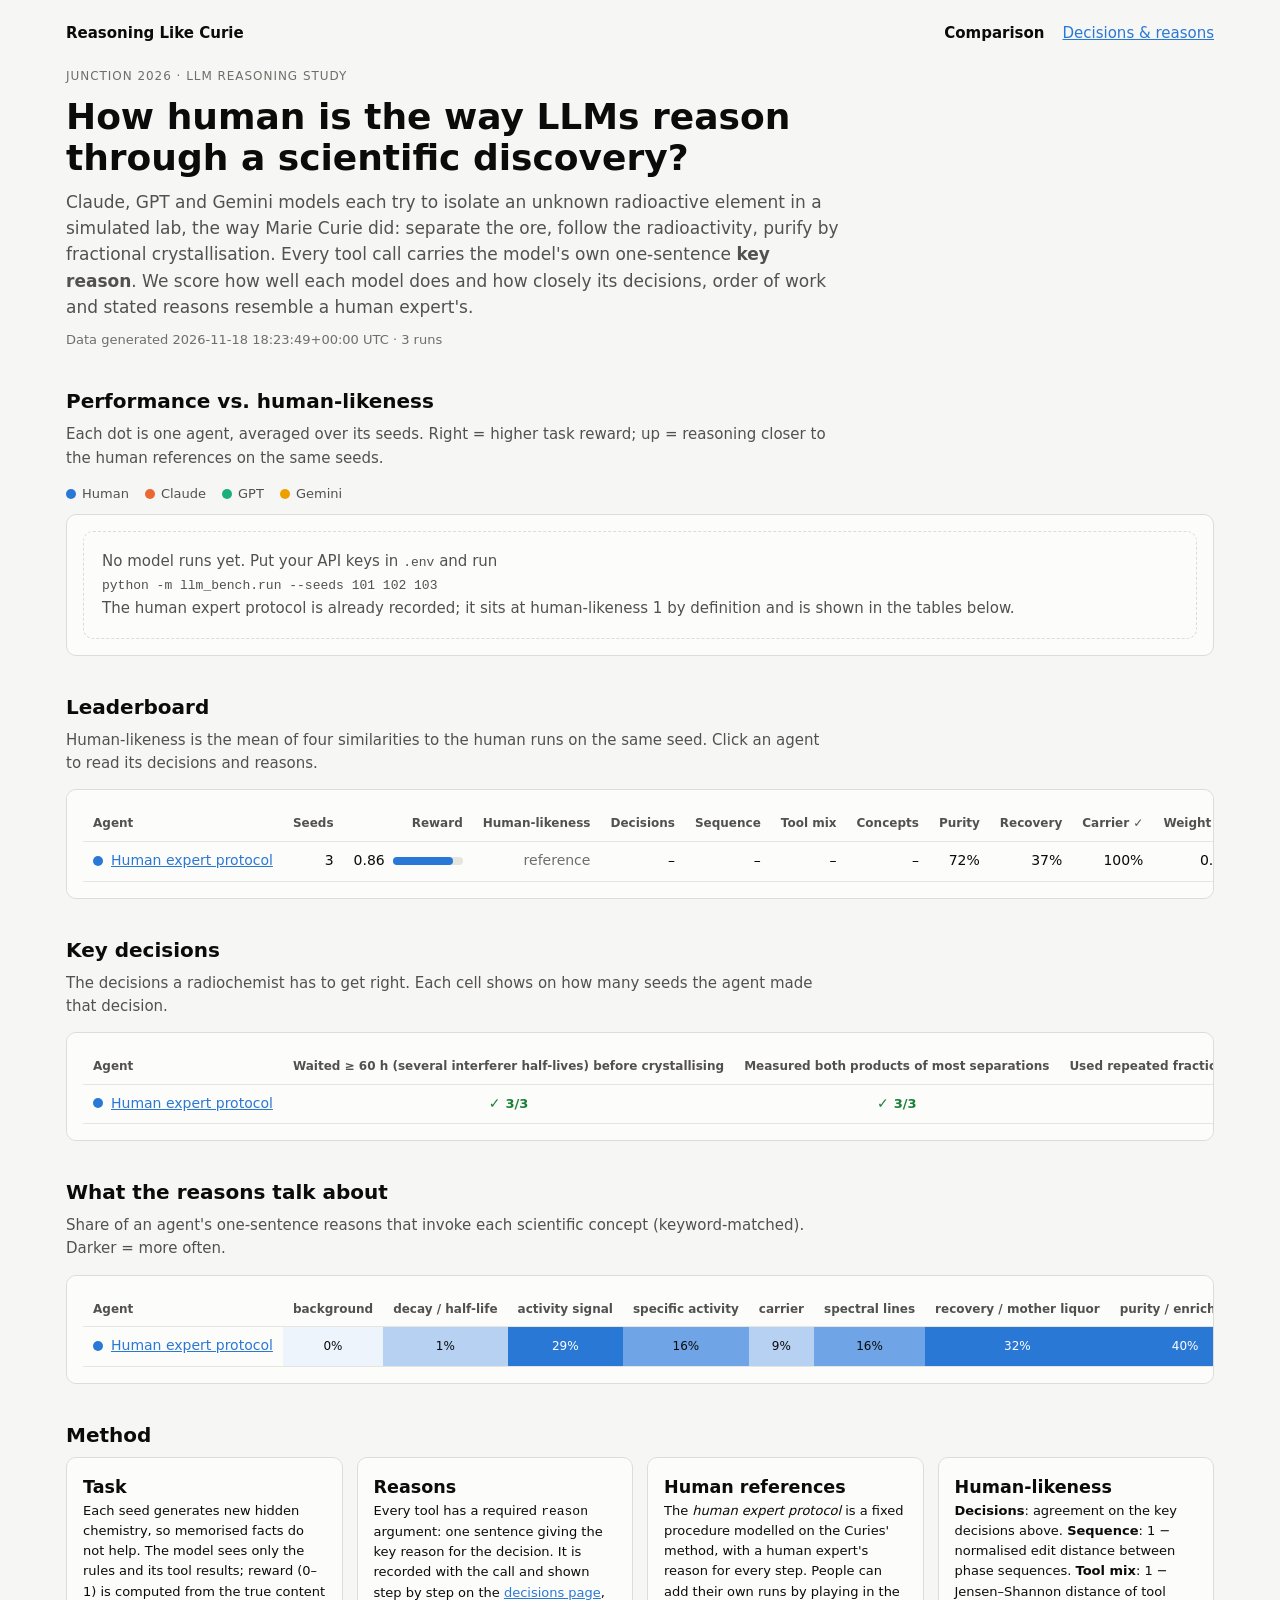
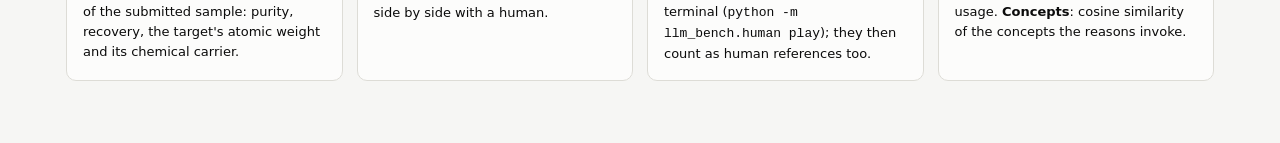
==== docs/index.html @ 58afd3a5 "Refactor into an LLM reasoning comparison: Claude vs GPT vs Gemini vs human Drop the RL/Harbor/MCP s" ====
<!doctype html>
<html lang="en">
<head>
<meta charset="utf-8">
<meta name="viewport" content="width=device-width, initial-scale=1">
<title>Reasoning Like Curie</title>
<link rel="stylesheet" href="style.css">
</head>
<body>
<div class="page">
<nav class="site" aria-label="Site">
  <a class="brand" href="index.html">Reasoning Like Curie</a>
  <a href="index.html" aria-current="page">Comparison</a>
  <a href="runs.html">Decisions &amp; reasons</a>
</nav>

<header class="hero">
  <div class="eyebrow">Junction 2026 · LLM reasoning study</div>
  <h1>How human is the way LLMs reason through a scientific discovery?</h1>
  <p class="lead">Claude, GPT and Gemini models each try to isolate an unknown radioactive element in a simulated
  lab, the way Marie Curie did: separate the ore, follow the radioactivity, purify by fractional crystallisation.
  Every tool call carries the model's own one-sentence <strong>key reason</strong>. We score how well each model
  does and how closely its decisions, order of work and stated reasons resemble a human expert's.</p>
  <p class="small muted" id="gen"></p>
</header>

<section>
  <h2>Performance vs. human-likeness</h2>
  <p class="sub">Each dot is one agent, averaged over its seeds. Right = higher task reward; up = reasoning closer to the human references on the same seeds.</p>
  <div class="legend" id="legend"></div>
  <div class="card" id="scatter"></div>
</section>

<section>
  <h2>Leaderboard</h2>
  <p class="sub">Human-likeness is the mean of four similarities to the human runs on the same seed. Click an agent to read its decisions and reasons.</p>
  <div class="card scroll"><table id="board"></table></div>
</section>

<section>
  <h2>Key decisions</h2>
  <p class="sub">The decisions a radiochemist has to get right. Each cell shows on how many seeds the agent made that decision.</p>
  <div class="card scroll"><table id="decisions"></table></div>
</section>

<section>
  <h2>What the reasons talk about</h2>
  <p class="sub">Share of an agent's one-sentence reasons that invoke each scientific concept (keyword-matched). Darker = more often.</p>
  <div class="card scroll"><table id="concepts"></table></div>
</section>

<section>
  <h2>Method</h2>
  <div class="grid2">
    <div class="card"><h3>Task</h3><p class="small">Each seed generates new hidden chemistry, so memorised facts do not help. The model sees only the rules and its tool results; reward (0–1) is computed from the true content of the submitted sample: purity, recovery, the target's atomic weight and its chemical carrier.</p></div>
    <div class="card"><h3>Reasons</h3><p class="small">Every tool has a required <code>reason</code> argument: one sentence giving the key reason for the decision. It is recorded with the call and shown step by step on the <a href="runs.html">decisions page</a>, side by side with a human.</p></div>
    <div class="card"><h3>Human references</h3><p class="small">The <em>human expert protocol</em> is a fixed procedure modelled on the Curies' method, with a human expert's reason for every step. People can add their own runs by playing in the terminal (<code>python -m llm_bench.human play</code>); they then count as human references too.</p></div>
    <div class="card"><h3>Human-likeness</h3><p class="small"><b>Decisions</b>: agreement on the key decisions above. <b>Sequence</b>: 1 − normalised edit distance between phase sequences. <b>Tool mix</b>: 1 − Jensen–Shannon distance of tool usage. <b>Concepts</b>: cosine similarity of the concepts the reasons invoke.</p></div>
  </div>
</section>
</div>
<div class="tip" id="tip" role="tooltip"></div>
<script src="data.js"></script>
<script>
const D = window.BENCH || {agents: [], runs: [], decisions: {}, concepts: [], families: []};
const $ = s => document.querySelector(s);
const esc = s => String(s ?? "").replace(/[&<>"]/g, c => ({"&": "&amp;", "<": "&lt;", ">": "&gt;", '"': "&quot;"}[c]));
const pct = v => v == null ? "–" : Math.round(v * 100) + "%";
const f2 = v => v == null ? "–" : v.toFixed(2);
const tip = $("#tip");
function showTip(e, html) { tip.innerHTML = html; tip.style.display = "block";
  const x = Math.min(e.clientX + 14, innerWidth - tip.offsetWidth - 8), y = Math.min(e.clientY + 14, innerHeight - tip.offsetHeight - 8);
  tip.style.left = x + "px"; tip.style.top = y + "px"; }
function hideTip() { tip.style.display = "none"; }
const agentCell = a => `<a class="agent fam-${esc(a.family)}" href="runs.html?a=${encodeURIComponent(a.id)}&seed=${a.seeds[0] ?? ""}"><span class="dot"></span>${esc(a.label)}</a>`;
const bar = v => v == null ? "–" : `<span class="bar">${f2(v)}<span class="track"><span class="fill" style="width:${Math.max(0, Math.min(1, v)) * 100}%"></span></span></span>`;

$("#gen").textContent = D.generated_at ? `Data generated ${D.generated_at.replace("T", " ")} UTC · ${D.runs.length} runs` : "";
$("#legend").innerHTML = D.families.map(f => `<span class="fam-${f}"><span class="dot"></span>${f}</span>`).join("");

const llm = D.agents.filter(a => a.kind === "llm");
// ---------------------------------------------------------------- scatter
(function scatter() {
  const pts = D.agents.filter(a => a.reward != null);
  const box = $("#scatter");
  if (!llm.length) {
    box.innerHTML = `<div class="empty">No model runs yet. Put your API keys in <code>.env</code> and run<br><code>python -m llm_bench.run --seeds 101 102 103</code><br>The human expert protocol is already recorded; it sits at human-likeness 1 by definition and is shown in the tables below.</div>`;
    return;
  }
  const W = 760, H = 340, m = {l: 52, r: 24, t: 16, b: 44};
  const x = v => m.l + v * (W - m.l - m.r), y = v => H - m.b - v * (H - m.t - m.b);
  let s = `<svg viewBox="0 0 ${W} ${H}" width="100%" role="img" aria-label="Scatter of reward against human-likeness">`;
  for (let i = 0; i <= 5; i++) { const v = i / 5;
    s += `<line x1="${x(0)}" x2="${x(1)}" y1="${y(v)}" y2="${y(v)}" stroke="var(--grid)"/><text x="${m.l - 8}" y="${y(v) + 4}" text-anchor="end">${v.toFixed(1)}</text>`;
    s += `<line y1="${y(0)}" y2="${y(0) + 4}" x1="${x(v)}" x2="${x(v)}" stroke="var(--grid)"/><text x="${x(v)}" y="${y(0) + 18}" text-anchor="middle">${v.toFixed(1)}</text>`; }
  s += `<text x="${(x(0) + x(1)) / 2}" y="${H - 6}" text-anchor="middle">Task reward</text>`;
  s += `<text transform="translate(14 ${(y(0) + y(1)) / 2}) rotate(-90)" text-anchor="middle">Human-likeness</text>`;
  pts.forEach((a, i) => {
    const hl = a.similarity ? a.similarity.human_likeness : (a.kind === "human" ? 1 : 0);
    const cx = x(a.reward), cy = y(hl);
    s += `<g class="fam-${esc(a.family)}" data-i="${i}" style="cursor:pointer"><circle cx="${cx}" cy="${cy}" r="14" fill="transparent"/>` +
         `<circle cx="${cx}" cy="${cy}" r="6" fill="var(--fam)" stroke="var(--surface-1)" stroke-width="2"/>` +
         `<text x="${cx > W * 0.65 ? cx - 10 : cx + 10}" y="${cy - 8}" text-anchor="${cx > W * 0.65 ? "end" : "start"}" style="fill:var(--text-primary)">${esc(a.label)}</text></g>`;
  });
  box.innerHTML = s + "</svg>";
  box.querySelectorAll("g[data-i]").forEach(g => {
    const a = pts[+g.dataset.i];
    g.addEventListener("mousemove", e => showTip(e, `<b>${esc(a.label)}</b><br>Reward ${f2(a.reward)} · Human-likeness ${a.similarity ? f2(a.similarity.human_likeness) : (a.kind === "human" ? "reference" : "–")}<br>Seeds: ${a.seeds.join(", ")}`));
    g.addEventListener("mouseleave", hideTip);
    g.addEventListener("click", () => location.href = `runs.html?a=${encodeURIComponent(a.id)}&seed=${a.seeds[0]}`);
  });
})();

// ---------------------------------------------------------------- leaderboard
$("#board").innerHTML = `<thead><tr><th>Agent</th><th class="num">Seeds</th><th class="num">Reward</th><th class="num">Human-likeness</th>
  <th class="num">Decisions</th><th class="num">Sequence</th><th class="num">Tool mix</th><th class="num">Concepts</th>
  <th class="num">Purity</th><th class="num">Recovery</th><th class="num">Carrier ✓</th><th class="num">Weight err</th>
  <th class="num">Actions</th><th class="num">Reasons given</th><th class="num">Words / reason</th></tr></thead><tbody>` +
  D.agents.map(a => { const s = a.similarity || {}; const ref = a.kind === "human" && !a.similarity;
    return `<tr><td>${agentCell(a)}${a.errors ? ` <span class="small mark-no" title="runs that hit an API error are excluded">${a.errors} errored</span>` : ""}</td>
    <td class="num">${a.seeds.length}</td><td class="num">${bar(a.reward)}</td>
    <td class="num">${ref ? '<span class="muted">reference</span>' : bar(s.human_likeness)}</td>
    <td class="num">${f2(s.decisions)}</td><td class="num">${f2(s.sequence)}</td><td class="num">${f2(s.tool_mix)}</td><td class="num">${f2(s.concepts)}</td>
    <td class="num">${pct(a.purity)}</td><td class="num">${pct(a.recovery)}</td><td class="num">${pct(a.carrier)}</td>
    <td class="num">${a.weight_error == null ? "–" : (a.weight_error * 100).toFixed(1) + "%"}</td>
    <td class="num">${a.actions == null ? "–" : a.actions.toFixed(0)}</td><td class="num">${pct(a.reason_coverage)}</td>
    <td class="num">${a.reason_words == null ? "–" : a.reason_words.toFixed(1)}</td></tr>`; }).join("") + "</tbody>";

// ---------------------------------------------------------------- decisions
const dk = Object.keys(D.decisions);
$("#decisions").innerHTML = `<thead><tr><th>Agent</th>${dk.map(k => `<th title="${esc(D.decisions[k])}">${esc(D.decisions[k])}</th>`).join("")}</tr></thead><tbody>` +
  D.agents.map(a => `<tr><td>${agentCell(a)}</td>${dk.map(k => { const v = a.decisions[k], n = a.seeds.length, c = Math.round((v ?? 0) * n);
    const cls = v == null ? "" : v >= 1 ? "mark-yes" : v <= 0 ? "mark-no" : "mark-part";
    const sym = v == null ? "–" : v >= 1 ? "✓" : v <= 0 ? "✗" : "◐";
    return `<td class="num ${cls}" style="text-align:center">${sym} <span class="small">${c}/${n}</span></td>`; }).join("")}</tr>`).join("") + "</tbody>";

// ---------------------------------------------------------------- concepts heatmap
const step = v => v <= 0 ? 0 : v < .1 ? 1 : v < .25 ? 2 : v < .45 ? 3 : 4;
$("#concepts").innerHTML = `<thead><tr><th>Agent</th>${D.concepts.map(c => `<th>${esc(c)}</th>`).join("")}</tr></thead><tbody>` +
  D.agents.map(a => `<tr><td>${agentCell(a)}</td>${D.concepts.map(c => { const v = a.concepts[c] ?? 0, k = step(v);
    return `<td class="heat k${k}" title="${esc(a.label)} · ${esc(c)}: ${pct(v)} of reasons">${pct(v)}</td>`; }).join("")}</tr>`).join("") + "</tbody>";
</script>
</body>
</html>
---- docs/style.css ----
:root {
  color-scheme: light;
  --surface-0: #f6f6f4; --surface-1: #fcfcfb; --surface-2: #efeeea;
  --text-primary: #0b0b0b; --text-secondary: #52514e; --text-muted: #6f6e69;
  --border: #dddcd6; --grid: #e6e5e0; --accent: #2a78d6;
  --fam-human: #2a78d6; --fam-claude: #eb6834; --fam-gpt: #1baf7a; --fam-gemini: #eda100;
  --good: #1a7f37; --bad: #c4321f; --partial: #9a6700;
  --seq-0: #eef4fc; --seq-1: #b7d1f2; --seq-2: #6fa4e6; --seq-3: #2a78d6; --seq-4: #134b91;
  --font: system-ui, -apple-system, "Segoe UI", Roboto, sans-serif;
  --mono: ui-monospace, SFMono-Regular, Menlo, Consolas, monospace;
}
@media (prefers-color-scheme: dark) {
  :root:where(:not([data-theme="light"])) {
    color-scheme: dark;
    --surface-0: #121211; --surface-1: #1a1a19; --surface-2: #252523;
    --text-primary: #f0efec; --text-secondary: #c3c2b7; --text-muted: #9a9990;
    --border: #3a3a37; --grid: #2e2e2b; --accent: #3987e5;
    --fam-human: #3987e5; --fam-claude: #d95926; --fam-gpt: #199e70; --fam-gemini: #c98500;
    --good: #4ac26b; --bad: #f0705e; --partial: #d4a72c;
    --seq-0: #1d2633; --seq-1: #1f3d66; --seq-2: #2a5f9e; --seq-3: #3987e5; --seq-4: #9cc3f3;
  }
}
:root[data-theme="dark"] {
  color-scheme: dark;
  --surface-0: #121211; --surface-1: #1a1a19; --surface-2: #252523;
  --text-primary: #f0efec; --text-secondary: #c3c2b7; --text-muted: #9a9990;
  --border: #3a3a37; --grid: #2e2e2b; --accent: #3987e5;
  --fam-human: #3987e5; --fam-claude: #d95926; --fam-gpt: #199e70; --fam-gemini: #c98500;
  --good: #4ac26b; --bad: #f0705e; --partial: #d4a72c;
  --seq-0: #1d2633; --seq-1: #1f3d66; --seq-2: #2a5f9e; --seq-3: #3987e5; --seq-4: #9cc3f3;
}
* { box-sizing: border-box; }
html, body { margin: 0; }
body { background: var(--surface-0); color: var(--text-primary); font: 15px/1.55 var(--font); }
h1, h2, h3, p { margin: 0; }
a { color: var(--accent); }
.page { max-width: 1180px; margin: 0 auto; padding: 16px 16px 64px; }
nav.site { display: flex; gap: 18px; align-items: baseline; padding: 6px 0 22px; flex-wrap: wrap; }
nav.site .brand { font-weight: 700; color: var(--text-primary); text-decoration: none; margin-right: auto; }
nav.site a[aria-current] { color: var(--text-primary); font-weight: 600; text-decoration: none; }
header.hero { display: grid; gap: 10px; margin-bottom: 28px; }
.eyebrow { font-size: 12px; letter-spacing: .08em; text-transform: uppercase; color: var(--text-muted); }
h1 { font-size: clamp(26px, 4vw, 36px); line-height: 1.15; text-wrap: balance; }
.lead { font-size: 17px; color: var(--text-secondary); max-width: 72ch; }
section { margin-top: 36px; }
section > h2 { font-size: 20px; margin-bottom: 6px; }
section > p.sub { color: var(--text-secondary); max-width: 80ch; margin-bottom: 14px; }
.card { background: var(--surface-1); border: 1px solid var(--border); border-radius: 10px; padding: 16px; }
.muted { color: var(--text-muted); }
.small { font-size: 13px; }
code, .mono { font-family: var(--mono); font-size: 13px; }
pre { font-family: var(--mono); font-size: 12px; white-space: pre-wrap; word-break: break-word; margin: 6px 0 0;
  background: var(--surface-2); padding: 8px 10px; border-radius: 6px; }
.scroll { overflow-x: auto; }
table { border-collapse: collapse; width: 100%; font-size: 14px; }
th, td { padding: 8px 10px; border-bottom: 1px solid var(--grid); text-align: left; vertical-align: middle; }
th { font-weight: 600; color: var(--text-secondary); font-size: 12px; white-space: nowrap; }
td.num, th.num { text-align: right; font-variant-numeric: tabular-nums; white-space: nowrap; }
tbody tr:hover { background: var(--surface-2); }
.agent { display: inline-flex; align-items: center; gap: 8px; white-space: nowrap; }
.dot { width: 10px; height: 10px; border-radius: 50%; flex: none; }
.fam-Human { --fam: var(--fam-human); } .fam-Claude { --fam: var(--fam-claude); }
.fam-GPT { --fam: var(--fam-gpt); } .fam-Gemini { --fam: var(--fam-gemini); }
.dot { background: var(--fam); }
.bar { display: inline-flex; align-items: center; gap: 8px; justify-content: flex-end; width: 100%; }
.bar span.track { width: 70px; height: 8px; background: var(--grid); border-radius: 4px; overflow: hidden; flex: none; }
.bar span.fill { display: block; height: 100%; background: var(--accent); border-radius: 0 4px 4px 0; }
.legend { display: flex; gap: 16px; flex-wrap: wrap; font-size: 13px; color: var(--text-secondary); margin: 6px 0 10px; }
.legend span { display: inline-flex; gap: 6px; align-items: center; }
.empty { border: 1px dashed var(--border); border-radius: 10px; padding: 18px; color: var(--text-secondary); }
.mark-yes { color: var(--good); font-weight: 600; } .mark-no { color: var(--bad); font-weight: 600; }
.mark-part { color: var(--partial); font-weight: 600; }
td.heat { text-align: center; font-variant-numeric: tabular-nums; font-size: 12px; min-width: 56px; }
.grid2 { display: grid; grid-template-columns: repeat(auto-fit, minmax(260px, 1fr)); gap: 14px; }
.tip { position: fixed; pointer-events: none; z-index: 10; background: var(--surface-1); color: var(--text-primary);
  border: 1px solid var(--border); border-radius: 8px; padding: 8px 10px; font-size: 13px;
  box-shadow: 0 4px 16px rgb(0 0 0 / .15); display: none; max-width: 280px; }
svg text { fill: var(--text-secondary); font: 12px var(--font); }
svg .axis line, svg .axis path { stroke: var(--grid); }
/* runs page */
.controls { display: flex; gap: 12px; flex-wrap: wrap; align-items: end; margin-bottom: 16px; }
.controls label { display: grid; gap: 4px; font-size: 12px; color: var(--text-secondary); }
select { font: inherit; padding: 6px 8px; border-radius: 6px; border: 1px solid var(--border);
  background: var(--surface-1); color: var(--text-primary); max-width: 100%; }
.cols { display: grid; grid-template-columns: 1fr 1fr; gap: 14px; align-items: start; }
@media (max-width: 760px) { .cols { grid-template-columns: 1fr; } }
.col h3 { font-size: 16px; display: flex; gap: 8px; align-items: center; }
.stats { display: grid; grid-template-columns: repeat(3, 1fr); gap: 8px; margin: 10px 0 4px; }
.stats div { background: var(--surface-2); border-radius: 6px; padding: 6px 8px; }
.stats b { display: block; font-size: 16px; font-variant-numeric: tabular-nums; }
.stats small { color: var(--text-muted); font-size: 11px; }
ol.steps { list-style: none; padding: 0; margin: 12px 0 0; display: grid; gap: 8px; }
ol.steps li { background: var(--surface-1); border: 1px solid var(--border); border-left: 3px solid var(--ph); border-radius: 8px; padding: 8px 10px; }
ol.steps li.err { border-color: var(--bad); border-left-color: var(--bad); }
.step-head { display: flex; gap: 8px; align-items: baseline; flex-wrap: wrap; }
.step-head .n { color: var(--text-muted); font-size: 12px; font-variant-numeric: tabular-nums; }
.step-head code { word-break: break-word; }
.chip { font-size: 11px; padding: 1px 7px; border-radius: 999px; background: var(--surface-2); color: var(--text-secondary); margin-left: auto; }
.reason { margin-top: 4px; font-size: 14px; }
.reason::before { content: "Reason: "; color: var(--text-muted); font-size: 12px; }
.reason.none { color: var(--bad); font-style: italic; }
details summary { cursor: pointer; font-size: 12px; color: var(--text-muted); margin-top: 4px; }
.ph-orient { --ph: #8a8984; } .ph-decay { --ph: #6250d6; } .ph-separation { --ph: #2a78d6; }
.ph-crystallisation { --ph: #eb6834; } .ph-recycling { --ph: #1baf7a; } .ph-analysis { --ph: #e87ba4; } .ph-submit { --ph: #0b0b0b; }
:root[data-theme="dark"] .ph-submit { --ph: #f0efec; }
@media (prefers-color-scheme: dark) { :root:where(:not([data-theme="light"])) .ph-submit { --ph: #f0efec; } }
td.heat.k0 { background: var(--seq-0); } td.heat.k1 { background: var(--seq-1); } td.heat.k2 { background: var(--seq-2); }
td.heat.k3 { background: var(--seq-3); color: #fff; } td.heat.k4 { background: var(--seq-4); color: var(--seq-ink-4); }
:root { --seq-ink-4: #fff; }
:root[data-theme="dark"] { --seq-ink-4: #0b0b0b; }
@media (prefers-color-scheme: dark) { :root:where(:not([data-theme="light"])) { --seq-ink-4: #0b0b0b; } }
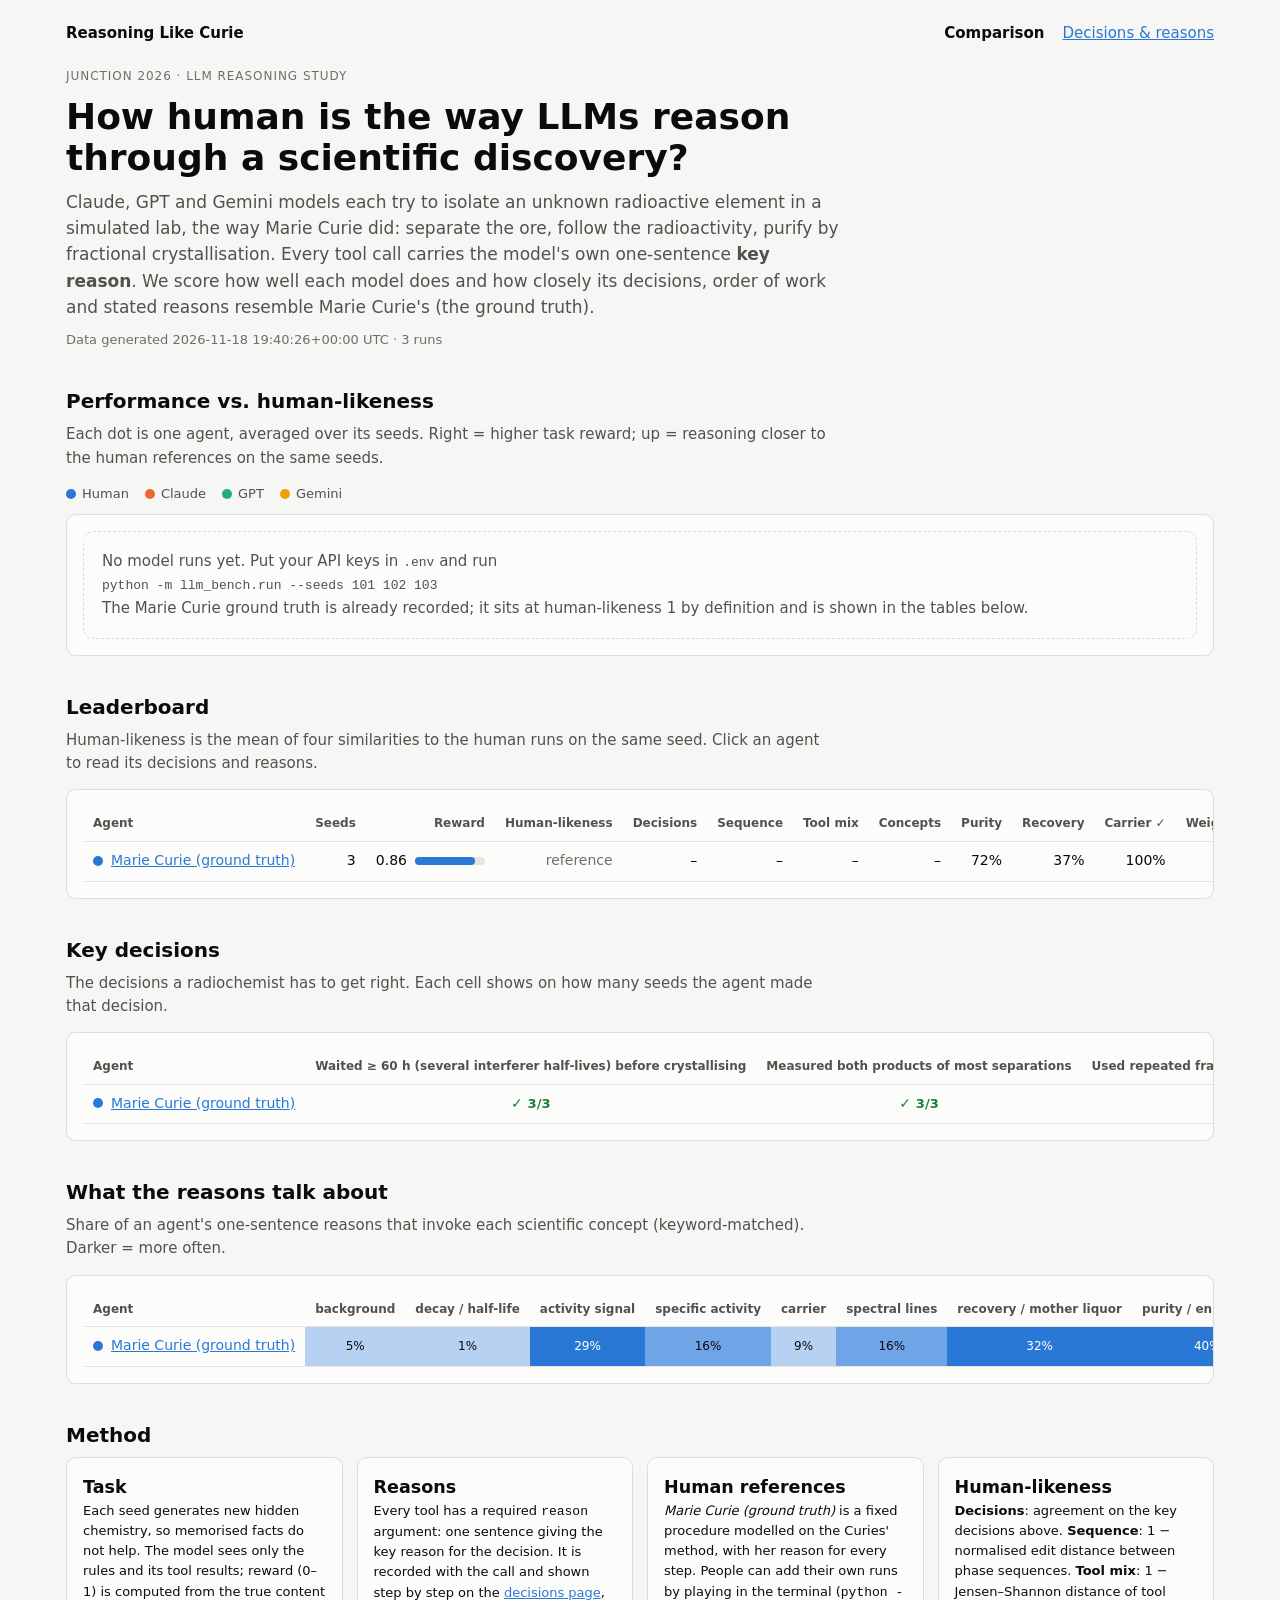
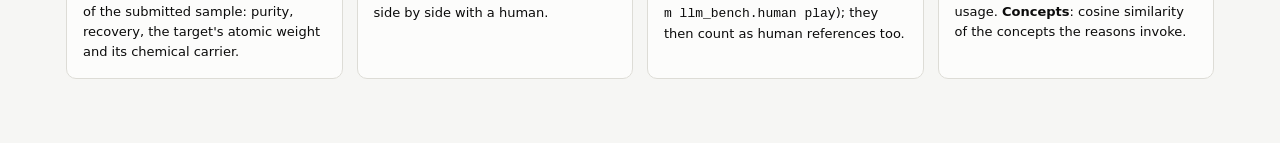
==== commit 339e7416: "Label the reference agent as Marie Curie (ground truth) in images, site and README" ====
--- a/docs/index.html
+++ b/docs/index.html
@@ -20,7 +20,7 @@
   <p class="lead">Claude, GPT and Gemini models each try to isolate an unknown radioactive element in a simulated
   lab, the way Marie Curie did: separate the ore, follow the radioactivity, purify by fractional crystallisation.
   Every tool call carries the model's own one-sentence <strong>key reason</strong>. We score how well each model
-  does and how closely its decisions, order of work and stated reasons resemble a human expert's.</p>
+  does and how closely its decisions, order of work and stated reasons resemble Marie Curie's (the ground truth).</p>
   <p class="small muted" id="gen"></p>
 </header>
 
@@ -54,7 +54,7 @@
   <div class="grid2">
     <div class="card"><h3>Task</h3><p class="small">Each seed generates new hidden chemistry, so memorised facts do not help. The model sees only the rules and its tool results; reward (0–1) is computed from the true content of the submitted sample: purity, recovery, the target's atomic weight and its chemical carrier.</p></div>
     <div class="card"><h3>Reasons</h3><p class="small">Every tool has a required <code>reason</code> argument: one sentence giving the key reason for the decision. It is recorded with the call and shown step by step on the <a href="runs.html">decisions page</a>, side by side with a human.</p></div>
-    <div class="card"><h3>Human references</h3><p class="small">The <em>human expert protocol</em> is a fixed procedure modelled on the Curies' method, with a human expert's reason for every step. People can add their own runs by playing in the terminal (<code>python -m llm_bench.human play</code>); they then count as human references too.</p></div>
+    <div class="card"><h3>Human references</h3><p class="small"><em>Marie Curie (ground truth)</em> is a fixed procedure modelled on the Curies' method, with her reason for every step. People can add their own runs by playing in the terminal (<code>python -m llm_bench.human play</code>); they then count as human references too.</p></div>
     <div class="card"><h3>Human-likeness</h3><p class="small"><b>Decisions</b>: agreement on the key decisions above. <b>Sequence</b>: 1 − normalised edit distance between phase sequences. <b>Tool mix</b>: 1 − Jensen–Shannon distance of tool usage. <b>Concepts</b>: cosine similarity of the concepts the reasons invoke.</p></div>
   </div>
 </section>
@@ -84,7 +84,7 @@
   const pts = D.agents.filter(a => a.reward != null);
   const box = $("#scatter");
   if (!llm.length) {
-    box.innerHTML = `<div class="empty">No model runs yet. Put your API keys in <code>.env</code> and run<br><code>python -m llm_bench.run --seeds 101 102 103</code><br>The human expert protocol is already recorded; it sits at human-likeness 1 by definition and is shown in the tables below.</div>`;
+    box.innerHTML = `<div class="empty">No model runs yet. Put your API keys in <code>.env</code> and run<br><code>python -m llm_bench.run --seeds 101 102 103</code><br>The Marie Curie ground truth is already recorded; it sits at human-likeness 1 by definition and is shown in the tables below.</div>`;
     return;
   }
   const W = 760, H = 340, m = {l: 52, r: 24, t: 16, b: 44};
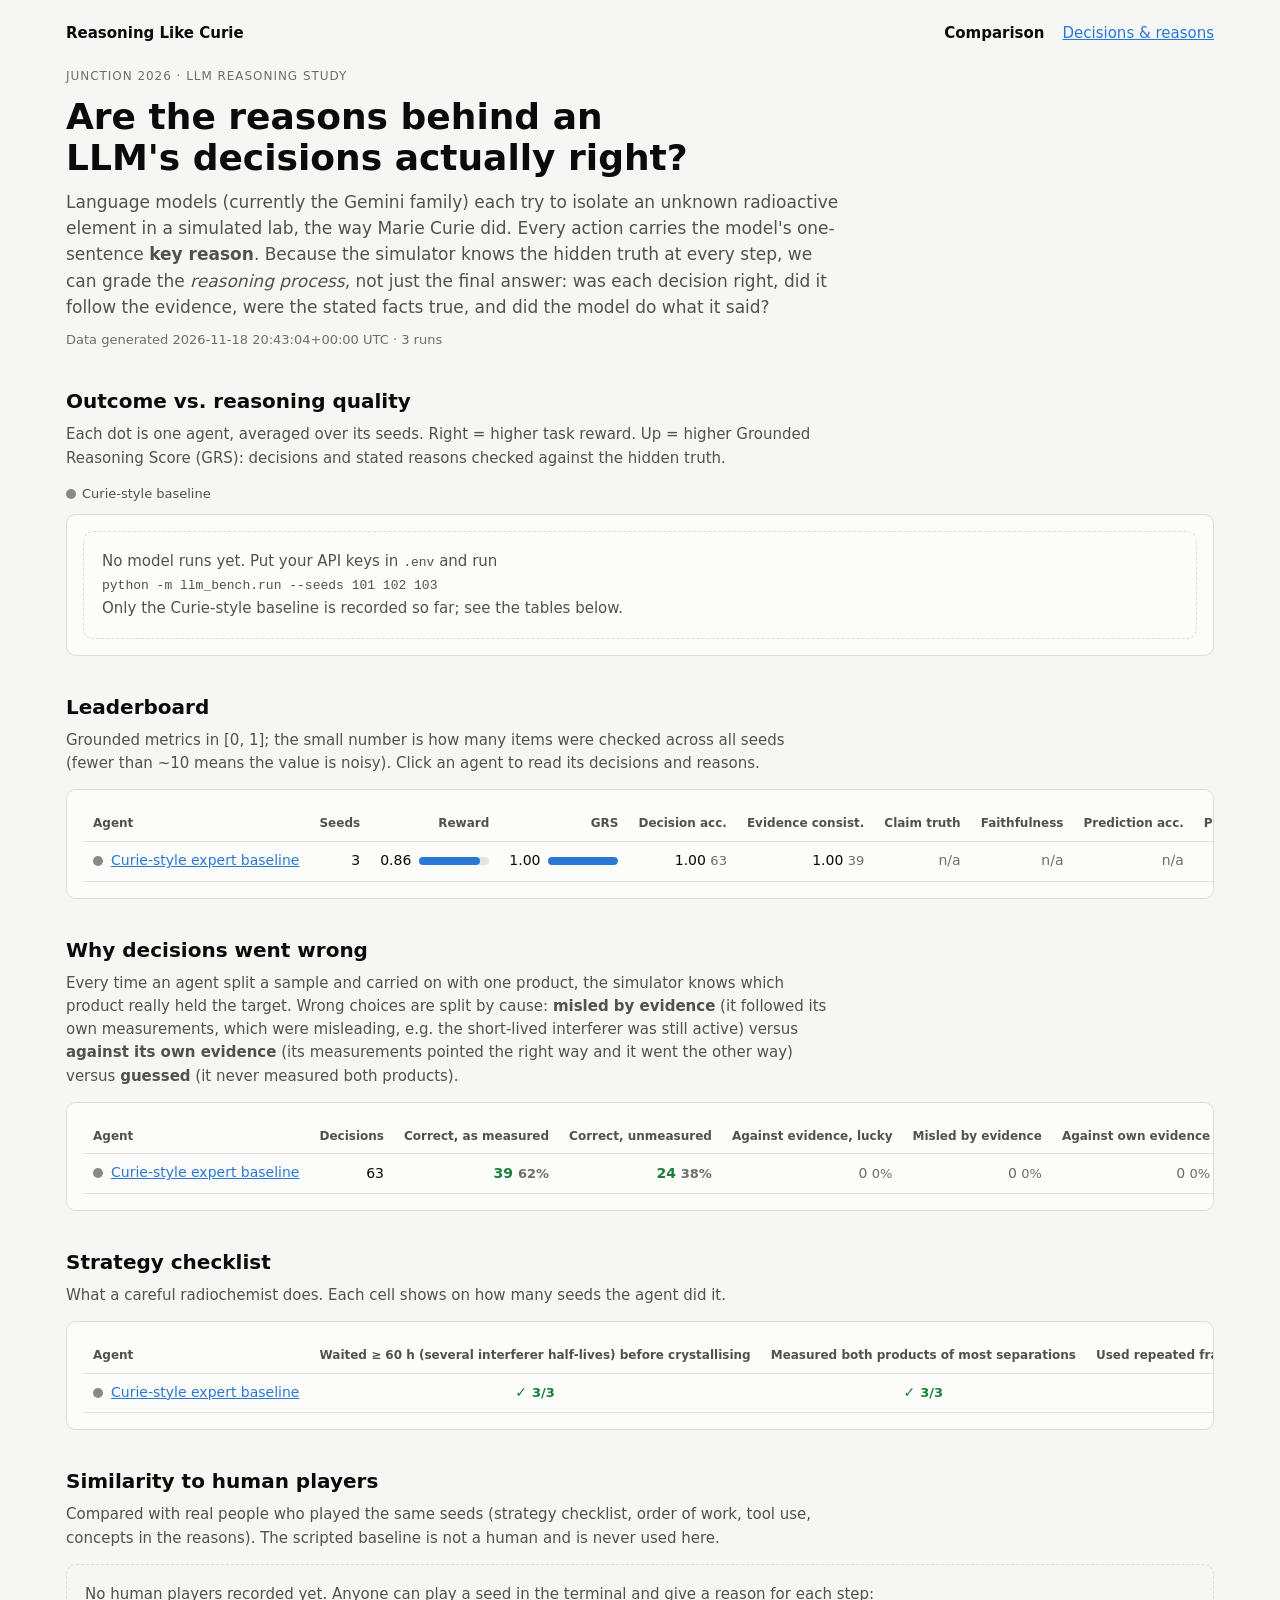
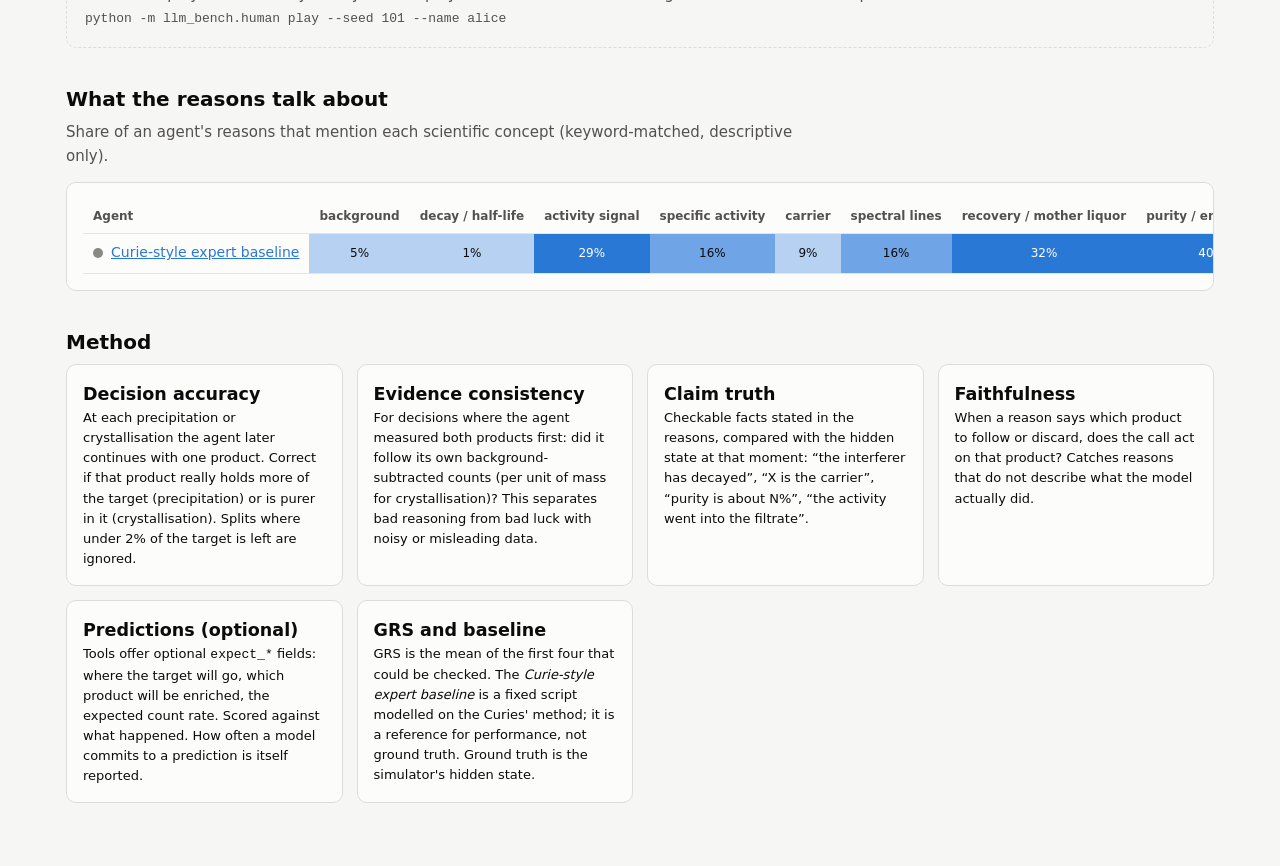
==== commit b7d7619b: "Grounded reasoning metrics, Gemini-only model set, visible rate limiting - llm_bench/grounded.py: re" ====
--- a/docs/index.html
+++ b/docs/index.html
@@ -16,53 +16,86 @@
 
 <header class="hero">
   <div class="eyebrow">Junction 2026 · LLM reasoning study</div>
-  <h1>How human is the way LLMs reason through a scientific discovery?</h1>
-  <p class="lead">Claude, GPT and Gemini models each try to isolate an unknown radioactive element in a simulated
-  lab, the way Marie Curie did: separate the ore, follow the radioactivity, purify by fractional crystallisation.
-  Every tool call carries the model's own one-sentence <strong>key reason</strong>. We score how well each model
-  does and how closely its decisions, order of work and stated reasons resemble Marie Curie's (the ground truth).</p>
+  <h1>Are the reasons behind an LLM's decisions actually right?</h1>
+  <p class="lead">Language models (currently the Gemini family) each try to isolate an unknown radioactive element in a simulated
+  lab, the way Marie Curie did. Every action carries the model's one-sentence <strong>key reason</strong>. Because
+  the simulator knows the hidden truth at every step, we can grade the <em>reasoning process</em>, not just the
+  final answer: was each decision right, did it follow the evidence, were the stated facts true, and did the model
+  do what it said?</p>
   <p class="small muted" id="gen"></p>
 </header>
 
 <section>
-  <h2>Performance vs. human-likeness</h2>
-  <p class="sub">Each dot is one agent, averaged over its seeds. Right = higher task reward; up = reasoning closer to the human references on the same seeds.</p>
+  <h2>Outcome vs. reasoning quality</h2>
+  <p class="sub">Each dot is one agent, averaged over its seeds. Right = higher task reward. Up = higher Grounded
+  Reasoning Score (GRS): decisions and stated reasons checked against the hidden truth.</p>
   <div class="legend" id="legend"></div>
   <div class="card" id="scatter"></div>
 </section>
 
 <section>
   <h2>Leaderboard</h2>
-  <p class="sub">Human-likeness is the mean of four similarities to the human runs on the same seed. Click an agent to read its decisions and reasons.</p>
+  <p class="sub">Grounded metrics in [0, 1]; the small number is how many items were checked across all seeds
+  (fewer than ~10 means the value is noisy). Click an agent to read its decisions and reasons.</p>
   <div class="card scroll"><table id="board"></table></div>
 </section>
 
 <section>
-  <h2>Key decisions</h2>
-  <p class="sub">The decisions a radiochemist has to get right. Each cell shows on how many seeds the agent made that decision.</p>
-  <div class="card scroll"><table id="decisions"></table></div>
+  <h2>Why decisions went wrong</h2>
+  <p class="sub">Every time an agent split a sample and carried on with one product, the simulator knows which
+  product really held the target. Wrong choices are split by cause: <b>misled by evidence</b> (it followed its own
+  measurements, which were misleading, e.g. the short-lived interferer was still active) versus <b>against its own
+  evidence</b> (its measurements pointed the right way and it went the other way) versus <b>guessed</b>
+  (it never measured both products).</p>
+  <div class="card scroll"><table id="cats"></table></div>
+</section>
+
+<section>
+  <h2>Strategy checklist</h2>
+  <p class="sub">What a careful radiochemist does. Each cell shows on how many seeds the agent did it.</p>
+  <div class="card scroll"><table id="strategy"></table></div>
+</section>
+
+<section>
+  <h2>Similarity to human players</h2>
+  <p class="sub">Compared with real people who played the same seeds (strategy checklist, order of work, tool use,
+  concepts in the reasons). The scripted baseline is not a human and is never used here.</p>
+  <div id="humans"></div>
 </section>
 
 <section>
   <h2>What the reasons talk about</h2>
-  <p class="sub">Share of an agent's one-sentence reasons that invoke each scientific concept (keyword-matched). Darker = more often.</p>
+  <p class="sub">Share of an agent's reasons that mention each scientific concept (keyword-matched, descriptive only).</p>
   <div class="card scroll"><table id="concepts"></table></div>
 </section>
 
 <section>
   <h2>Method</h2>
   <div class="grid2">
-    <div class="card"><h3>Task</h3><p class="small">Each seed generates new hidden chemistry, so memorised facts do not help. The model sees only the rules and its tool results; reward (0–1) is computed from the true content of the submitted sample: purity, recovery, the target's atomic weight and its chemical carrier.</p></div>
-    <div class="card"><h3>Reasons</h3><p class="small">Every tool has a required <code>reason</code> argument: one sentence giving the key reason for the decision. It is recorded with the call and shown step by step on the <a href="runs.html">decisions page</a>, side by side with a human.</p></div>
-    <div class="card"><h3>Human references</h3><p class="small"><em>Marie Curie (ground truth)</em> is a fixed procedure modelled on the Curies' method, with her reason for every step. People can add their own runs by playing in the terminal (<code>python -m llm_bench.human play</code>); they then count as human references too.</p></div>
-    <div class="card"><h3>Human-likeness</h3><p class="small"><b>Decisions</b>: agreement on the key decisions above. <b>Sequence</b>: 1 − normalised edit distance between phase sequences. <b>Tool mix</b>: 1 − Jensen–Shannon distance of tool usage. <b>Concepts</b>: cosine similarity of the concepts the reasons invoke.</p></div>
+    <div class="card"><h3>Decision accuracy</h3><p class="small">At each precipitation or crystallisation the agent
+    later continues with one product. Correct if that product really holds more of the target (precipitation) or is
+    purer in it (crystallisation). Splits where under 2% of the target is left are ignored.</p></div>
+    <div class="card"><h3>Evidence consistency</h3><p class="small">For decisions where the agent measured both
+    products first: did it follow its own background-subtracted counts (per unit of mass for crystallisation)?
+    This separates bad reasoning from bad luck with noisy or misleading data.</p></div>
+    <div class="card"><h3>Claim truth</h3><p class="small">Checkable facts stated in the reasons, compared with the
+    hidden state at that moment: “the interferer has decayed”, “X is the carrier”, “purity is about N%”, “the
+    activity went into the filtrate”.</p></div>
+    <div class="card"><h3>Faithfulness</h3><p class="small">When a reason says which product to follow or discard,
+    does the call act on that product? Catches reasons that do not describe what the model actually did.</p></div>
+    <div class="card"><h3>Predictions (optional)</h3><p class="small">Tools offer optional <code>expect_*</code>
+    fields: where the target will go, which product will be enriched, the expected count rate. Scored against what
+    happened. How often a model commits to a prediction is itself reported.</p></div>
+    <div class="card"><h3>GRS and baseline</h3><p class="small">GRS is the mean of the first four that could be
+    checked. The <em>Curie-style expert baseline</em> is a fixed script modelled on the Curies' method; it is a
+    reference for performance, not ground truth. Ground truth is the simulator's hidden state.</p></div>
   </div>
 </section>
 </div>
 <div class="tip" id="tip" role="tooltip"></div>
 <script src="data.js"></script>
 <script>
-const D = window.BENCH || {agents: [], runs: [], decisions: {}, concepts: [], families: []};
+const D = window.BENCH || {agents: [], runs: [], strategy: {}, concepts: [], families: [], categories: []};
 const $ = s => document.querySelector(s);
 const esc = s => String(s ?? "").replace(/[&<>"]/g, c => ({"&": "&amp;", "<": "&lt;", ">": "&gt;", '"': "&quot;"}[c]));
 const pct = v => v == null ? "–" : Math.round(v * 100) + "%";
@@ -73,66 +106,88 @@
   tip.style.left = x + "px"; tip.style.top = y + "px"; }
 function hideTip() { tip.style.display = "none"; }
 const agentCell = a => `<a class="agent fam-${esc(a.family)}" href="runs.html?a=${encodeURIComponent(a.id)}&seed=${a.seeds[0] ?? ""}"><span class="dot"></span>${esc(a.label)}</a>`;
-const bar = v => v == null ? "–" : `<span class="bar">${f2(v)}<span class="track"><span class="fill" style="width:${Math.max(0, Math.min(1, v)) * 100}%"></span></span></span>`;
+const bar = v => v == null ? '<span class="muted">n/a</span>' : `<span class="bar">${f2(v)}<span class="track"><span class="fill" style="width:${Math.max(0, Math.min(1, v)) * 100}%"></span></span></span>`;
+const withN = (v, n) => v == null ? `<span class="muted">n/a</span>` : `${f2(v)} <span class="small muted">${n}</span>`;
 
 $("#gen").textContent = D.generated_at ? `Data generated ${D.generated_at.replace("T", " ")} UTC · ${D.runs.length} runs` : "";
-$("#legend").innerHTML = D.families.map(f => `<span class="fam-${f}"><span class="dot"></span>${f}</span>`).join("");
+const fams = D.families.filter(f => D.agents.some(a => a.family === f));
+$("#legend").innerHTML = fams.map(f => `<span class="fam-${f}"><span class="dot"></span>${f === "Baseline" ? "Curie-style baseline" : f}</span>`).join("");
+const llm = D.agents.filter(a => a.kind === "llm");
 
-const llm = D.agents.filter(a => a.kind === "llm");
 // ---------------------------------------------------------------- scatter
 (function scatter() {
-  const pts = D.agents.filter(a => a.reward != null);
+  const pts = D.agents.filter(a => a.reward != null && a.grounded.grs != null);
   const box = $("#scatter");
   if (!llm.length) {
-    box.innerHTML = `<div class="empty">No model runs yet. Put your API keys in <code>.env</code> and run<br><code>python -m llm_bench.run --seeds 101 102 103</code><br>The Marie Curie ground truth is already recorded; it sits at human-likeness 1 by definition and is shown in the tables below.</div>`;
+    box.innerHTML = `<div class="empty">No model runs yet. Put your API keys in <code>.env</code> and run<br><code>python -m llm_bench.run --seeds 101 102 103</code><br>Only the Curie-style baseline is recorded so far; see the tables below.</div>`;
     return;
   }
   const W = 760, H = 340, m = {l: 52, r: 24, t: 16, b: 44};
   const x = v => m.l + v * (W - m.l - m.r), y = v => H - m.b - v * (H - m.t - m.b);
-  let s = `<svg viewBox="0 0 ${W} ${H}" width="100%" role="img" aria-label="Scatter of reward against human-likeness">`;
+  let s = `<svg viewBox="0 0 ${W} ${H}" width="100%" role="img" aria-label="Scatter of task reward against grounded reasoning score">`;
   for (let i = 0; i <= 5; i++) { const v = i / 5;
     s += `<line x1="${x(0)}" x2="${x(1)}" y1="${y(v)}" y2="${y(v)}" stroke="var(--grid)"/><text x="${m.l - 8}" y="${y(v) + 4}" text-anchor="end">${v.toFixed(1)}</text>`;
     s += `<line y1="${y(0)}" y2="${y(0) + 4}" x1="${x(v)}" x2="${x(v)}" stroke="var(--grid)"/><text x="${x(v)}" y="${y(0) + 18}" text-anchor="middle">${v.toFixed(1)}</text>`; }
   s += `<text x="${(x(0) + x(1)) / 2}" y="${H - 6}" text-anchor="middle">Task reward</text>`;
-  s += `<text transform="translate(14 ${(y(0) + y(1)) / 2}) rotate(-90)" text-anchor="middle">Human-likeness</text>`;
+  s += `<text transform="translate(14 ${(y(0) + y(1)) / 2}) rotate(-90)" text-anchor="middle">Grounded Reasoning Score</text>`;
+  const placed = [];
   pts.forEach((a, i) => {
-    const hl = a.similarity ? a.similarity.human_likeness : (a.kind === "human" ? 1 : 0);
-    const cx = x(a.reward), cy = y(hl);
+    const cx = x(a.reward), cy = y(a.grounded.grs), right = cx > W * 0.65;
+    let ly = cy - 8;   // nudge labels down until they do not collide with earlier ones
+    while (placed.some(p => Math.abs(p.y - ly) < 15 && Math.abs(p.x - cx) < 160)) ly += 15;
+    placed.push({x: cx, y: ly});
     s += `<g class="fam-${esc(a.family)}" data-i="${i}" style="cursor:pointer"><circle cx="${cx}" cy="${cy}" r="14" fill="transparent"/>` +
          `<circle cx="${cx}" cy="${cy}" r="6" fill="var(--fam)" stroke="var(--surface-1)" stroke-width="2"/>` +
-         `<text x="${cx > W * 0.65 ? cx - 10 : cx + 10}" y="${cy - 8}" text-anchor="${cx > W * 0.65 ? "end" : "start"}" style="fill:var(--text-primary)">${esc(a.label)}</text></g>`;
+         `<text x="${right ? cx - 10 : cx + 10}" y="${ly}" text-anchor="${right ? "end" : "start"}" style="fill:var(--text-primary)">${esc(a.label)}</text></g>`;
   });
   box.innerHTML = s + "</svg>";
   box.querySelectorAll("g[data-i]").forEach(g => {
     const a = pts[+g.dataset.i];
-    g.addEventListener("mousemove", e => showTip(e, `<b>${esc(a.label)}</b><br>Reward ${f2(a.reward)} · Human-likeness ${a.similarity ? f2(a.similarity.human_likeness) : (a.kind === "human" ? "reference" : "–")}<br>Seeds: ${a.seeds.join(", ")}`));
+    g.addEventListener("mousemove", e => showTip(e, `<b>${esc(a.label)}</b><br>Reward ${f2(a.reward)} · GRS ${f2(a.grounded.grs)}<br>Decision accuracy ${f2(a.grounded.decision_accuracy)} · Seeds ${a.seeds.join(", ")}`));
     g.addEventListener("mouseleave", hideTip);
     g.addEventListener("click", () => location.href = `runs.html?a=${encodeURIComponent(a.id)}&seed=${a.seeds[0]}`);
   });
 })();
 
 // ---------------------------------------------------------------- leaderboard
-$("#board").innerHTML = `<thead><tr><th>Agent</th><th class="num">Seeds</th><th class="num">Reward</th><th class="num">Human-likeness</th>
-  <th class="num">Decisions</th><th class="num">Sequence</th><th class="num">Tool mix</th><th class="num">Concepts</th>
+$("#board").innerHTML = `<thead><tr><th>Agent</th><th class="num">Seeds</th><th class="num">Reward</th><th class="num">GRS</th>
+  <th class="num">Decision acc.</th><th class="num">Evidence consist.</th><th class="num">Claim truth</th><th class="num">Faithfulness</th>
+  <th class="num">Prediction acc.</th><th class="num">Predicts</th>
   <th class="num">Purity</th><th class="num">Recovery</th><th class="num">Carrier ✓</th><th class="num">Weight err</th>
-  <th class="num">Actions</th><th class="num">Reasons given</th><th class="num">Words / reason</th></tr></thead><tbody>` +
-  D.agents.map(a => { const s = a.similarity || {}; const ref = a.kind === "human" && !a.similarity;
+  <th class="num">Actions</th><th class="num">Reasons given</th></tr></thead><tbody>` +
+  D.agents.map(a => { const g = a.grounded, n = a.counts;
     return `<tr><td>${agentCell(a)}${a.errors ? ` <span class="small mark-no" title="runs that hit an API error are excluded">${a.errors} errored</span>` : ""}</td>
-    <td class="num">${a.seeds.length}</td><td class="num">${bar(a.reward)}</td>
-    <td class="num">${ref ? '<span class="muted">reference</span>' : bar(s.human_likeness)}</td>
-    <td class="num">${f2(s.decisions)}</td><td class="num">${f2(s.sequence)}</td><td class="num">${f2(s.tool_mix)}</td><td class="num">${f2(s.concepts)}</td>
+    <td class="num">${a.seeds.length}</td><td class="num">${bar(a.reward)}</td><td class="num">${bar(g.grs)}</td>
+    <td class="num">${withN(g.decision_accuracy, n.n_decisions)}</td><td class="num">${withN(g.evidence_consistency, n.n_measured_decisions)}</td>
+    <td class="num">${withN(g.claim_truth, n.n_claims)}</td><td class="num">${withN(g.faithfulness, n.n_faithfulness)}</td>
+    <td class="num">${withN(g.prediction_accuracy, n.n_predictions)}</td><td class="num">${pct(g.prediction_rate)}</td>
     <td class="num">${pct(a.purity)}</td><td class="num">${pct(a.recovery)}</td><td class="num">${pct(a.carrier)}</td>
     <td class="num">${a.weight_error == null ? "–" : (a.weight_error * 100).toFixed(1) + "%"}</td>
-    <td class="num">${a.actions == null ? "–" : a.actions.toFixed(0)}</td><td class="num">${pct(a.reason_coverage)}</td>
-    <td class="num">${a.reason_words == null ? "–" : a.reason_words.toFixed(1)}</td></tr>`; }).join("") + "</tbody>";
+    <td class="num">${a.actions == null ? "–" : a.actions.toFixed(0)}</td><td class="num">${pct(a.reason_coverage)}</td></tr>`; }).join("") + "</tbody>";
 
-// ---------------------------------------------------------------- decisions
-const dk = Object.keys(D.decisions);
-$("#decisions").innerHTML = `<thead><tr><th>Agent</th>${dk.map(k => `<th title="${esc(D.decisions[k])}">${esc(D.decisions[k])}</th>`).join("")}</tr></thead><tbody>` +
-  D.agents.map(a => `<tr><td>${agentCell(a)}</td>${dk.map(k => { const v = a.decisions[k], n = a.seeds.length, c = Math.round((v ?? 0) * n);
+// ---------------------------------------------------------------- decision categories
+const CAT = [["correct", "Correct, as measured", "mark-yes"], ["correct_unmeasured", "Correct, unmeasured", "mark-yes"],
+  ["against_evidence_correct", "Against evidence, lucky", "mark-part"], ["misled_by_evidence", "Misled by evidence", "mark-part"],
+  ["against_evidence", "Against own evidence", "mark-no"], ["wrong_unmeasured", "Wrong, guessed", "mark-no"]];
+$("#cats").innerHTML = `<thead><tr><th>Agent</th><th class="num">Decisions</th>${CAT.map(c => `<th class="num">${c[1]}</th>`).join("")}</tr></thead><tbody>` +
+  D.agents.map(a => { const tot = Object.values(a.categories).reduce((x, y) => x + y, 0);
+    return `<tr><td>${agentCell(a)}</td><td class="num">${tot}</td>${CAT.map(([k, , cls]) => { const v = a.categories[k] || 0;
+      return `<td class="num ${v ? cls : "muted"}">${v} <span class="small muted">${tot ? pct(v / tot) : ""}</span></td>`; }).join("")}</tr>`; }).join("") + "</tbody>";
+
+// ---------------------------------------------------------------- strategy
+const sk = Object.keys(D.strategy);
+$("#strategy").innerHTML = `<thead><tr><th>Agent</th>${sk.map(k => `<th title="${esc(D.strategy[k])}">${esc(D.strategy[k])}</th>`).join("")}</tr></thead><tbody>` +
+  D.agents.map(a => `<tr><td>${agentCell(a)}</td>${sk.map(k => { const v = a.strategy[k], n = a.seeds.length, c = Math.round((v ?? 0) * n);
     const cls = v == null ? "" : v >= 1 ? "mark-yes" : v <= 0 ? "mark-no" : "mark-part";
     const sym = v == null ? "–" : v >= 1 ? "✓" : v <= 0 ? "✗" : "◐";
     return `<td class="num ${cls}" style="text-align:center">${sym} <span class="small">${c}/${n}</span></td>`; }).join("")}</tr>`).join("") + "</tbody>";
+
+// ---------------------------------------------------------------- humans
+const withSim = D.agents.filter(a => a.similarity);
+$("#humans").innerHTML = !D.has_humans
+  ? `<div class="empty">No human players recorded yet. Anyone can play a seed in the terminal and give a reason for each step:<br><code>python -m llm_bench.human play --seed 101 --name alice</code></div>`
+  : `<div class="card scroll"><table><thead><tr><th>Agent</th><th class="num">Similarity</th><th class="num">Strategy</th><th class="num">Sequence</th><th class="num">Tool mix</th><th class="num">Concepts</th></tr></thead><tbody>` +
+    withSim.map(a => { const s = a.similarity; return `<tr><td>${agentCell(a)}</td><td class="num">${bar(s.human_likeness)}</td><td class="num">${f2(s.strategy)}</td><td class="num">${f2(s.sequence)}</td><td class="num">${f2(s.tool_mix)}</td><td class="num">${f2(s.concepts)}</td></tr>`; }).join("") + "</tbody></table></div>";
 
 // ---------------------------------------------------------------- concepts heatmap
 const step = v => v <= 0 ? 0 : v < .1 ? 1 : v < .25 ? 2 : v < .45 ? 3 : 4;
--- a/docs/style.css
+++ b/docs/style.css
@@ -3,7 +3,7 @@
   --surface-0: #f6f6f4; --surface-1: #fcfcfb; --surface-2: #efeeea;
   --text-primary: #0b0b0b; --text-secondary: #52514e; --text-muted: #6f6e69;
   --border: #dddcd6; --grid: #e6e5e0; --accent: #2a78d6;
-  --fam-human: #2a78d6; --fam-claude: #eb6834; --fam-gpt: #1baf7a; --fam-gemini: #eda100;
+  --fam-human: #2a78d6; --fam-baseline: #8a8984; --fam-claude: #eb6834; --fam-gpt: #1baf7a; --fam-gemini: #eda100;
   --good: #1a7f37; --bad: #c4321f; --partial: #9a6700;
   --seq-0: #eef4fc; --seq-1: #b7d1f2; --seq-2: #6fa4e6; --seq-3: #2a78d6; --seq-4: #134b91;
   --font: system-ui, -apple-system, "Segoe UI", Roboto, sans-serif;
@@ -15,7 +15,7 @@
     --surface-0: #121211; --surface-1: #1a1a19; --surface-2: #252523;
     --text-primary: #f0efec; --text-secondary: #c3c2b7; --text-muted: #9a9990;
     --border: #3a3a37; --grid: #2e2e2b; --accent: #3987e5;
-    --fam-human: #3987e5; --fam-claude: #d95926; --fam-gpt: #199e70; --fam-gemini: #c98500;
+    --fam-human: #3987e5; --fam-baseline: #9a9990; --fam-claude: #d95926; --fam-gpt: #199e70; --fam-gemini: #c98500;
     --good: #4ac26b; --bad: #f0705e; --partial: #d4a72c;
     --seq-0: #1d2633; --seq-1: #1f3d66; --seq-2: #2a5f9e; --seq-3: #3987e5; --seq-4: #9cc3f3;
   }
@@ -25,7 +25,7 @@
   --surface-0: #121211; --surface-1: #1a1a19; --surface-2: #252523;
   --text-primary: #f0efec; --text-secondary: #c3c2b7; --text-muted: #9a9990;
   --border: #3a3a37; --grid: #2e2e2b; --accent: #3987e5;
-  --fam-human: #3987e5; --fam-claude: #d95926; --fam-gpt: #199e70; --fam-gemini: #c98500;
+  --fam-human: #3987e5; --fam-baseline: #9a9990; --fam-claude: #d95926; --fam-gpt: #199e70; --fam-gemini: #c98500;
   --good: #4ac26b; --bad: #f0705e; --partial: #d4a72c;
   --seq-0: #1d2633; --seq-1: #1f3d66; --seq-2: #2a5f9e; --seq-3: #3987e5; --seq-4: #9cc3f3;
 }
@@ -59,7 +59,7 @@
 tbody tr:hover { background: var(--surface-2); }
 .agent { display: inline-flex; align-items: center; gap: 8px; white-space: nowrap; }
 .dot { width: 10px; height: 10px; border-radius: 50%; flex: none; }
-.fam-Human { --fam: var(--fam-human); } .fam-Claude { --fam: var(--fam-claude); }
+.fam-Human { --fam: var(--fam-human); } .fam-Baseline { --fam: var(--fam-baseline); } .fam-Claude { --fam: var(--fam-claude); }
 .fam-GPT { --fam: var(--fam-gpt); } .fam-Gemini { --fam: var(--fam-gemini); }
 .dot { background: var(--fam); }
 .bar { display: inline-flex; align-items: center; gap: 8px; justify-content: flex-end; width: 100%; }
@@ -109,3 +109,8 @@
 :root { --seq-ink-4: #fff; }
 :root[data-theme="dark"] { --seq-ink-4: #0b0b0b; }
 @media (prefers-color-scheme: dark) { :root:where(:not([data-theme="light"])) { --seq-ink-4: #0b0b0b; } }
+.checks { display: flex; flex-wrap: wrap; gap: 6px; margin-top: 6px; }
+.check { font-size: 12px; padding: 2px 8px; border-radius: 6px; background: var(--surface-2); color: var(--text-secondary); }
+.check b { font-weight: 600; margin-right: 4px; }
+.check.ok b { color: var(--good); } .check.bad b { color: var(--bad); }
+.pred { font-size: 12px; color: var(--text-muted); margin-top: 2px; }
